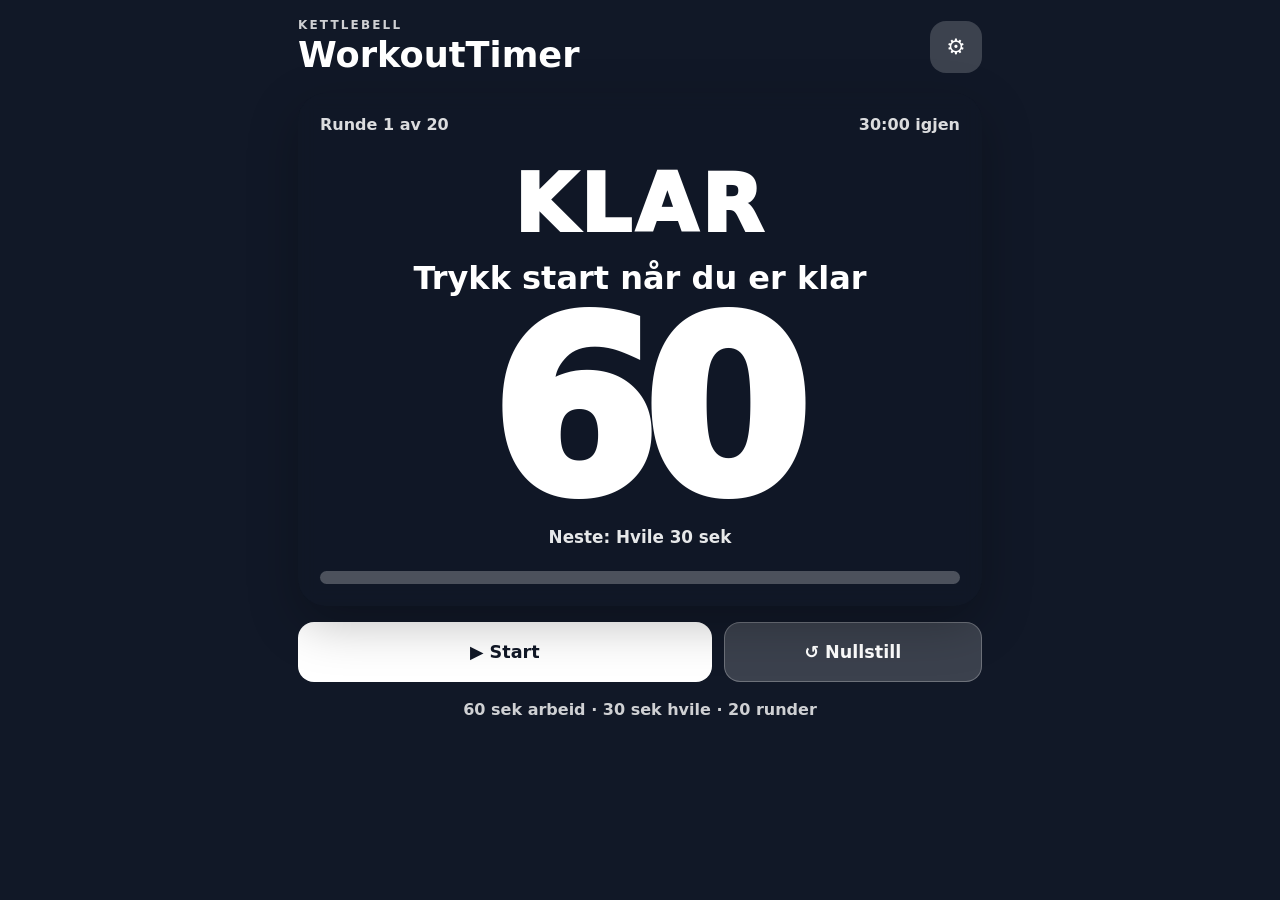
==== index.html @ 681ef56d "Add files via upload" ====
<!doctype html>
<html lang="no">
<head>
  <meta charset="utf-8">
  <meta name="viewport" content="width=device-width, initial-scale=1, viewport-fit=cover">
  <meta name="theme-color" content="#15803d">
  <meta name="description" content="Mobil treningsklokke for kettlebell og intervalltrening">
  <link rel="manifest" href="manifest.webmanifest">
  <link rel="icon" href="icon.svg" type="image/svg+xml">
  <title>WorkoutTimer</title>
  <link rel="stylesheet" href="style.css">
</head>
<body class="ready">
  <main class="app">
    <header class="topbar">
      <div>
        <p class="eyebrow">KETTLEBELL</p>
        <h1>WorkoutTimer</h1>
      </div>
      <button id="settingsBtn" class="icon-btn" aria-label="Vis innstillinger">⚙️</button>
    </header>

    <section id="timerCard" class="timer-card" aria-live="polite">
      <div class="round-row">
        <span id="roundText">Runde 1 av 20</span>
        <span id="totalTime">30:00 igjen</span>
      </div>

      <div id="phaseText" class="phase">KLAR</div>
      <div id="messageText" class="message">Trykk start når du er klar</div>
      <div id="timeText" class="time">60</div>
      <div id="nextText" class="next">Neste: Hvile 30 sek</div>

      <div class="progress-track" aria-hidden="true">
        <div id="progressBar" class="progress-bar"></div>
      </div>
    </section>

    <section class="controls">
      <button id="startPauseBtn" class="primary-btn">▶ Start</button>
      <button id="resetBtn" class="secondary-btn">↺ Nullstill</button>
    </section>

    <section id="settingsPanel" class="settings-panel hidden">
      <h2>Innstillinger</h2>

      <label class="toggle-row">
        <span>Pip</span>
        <input id="beepToggle" type="checkbox" checked>
      </label>

      <label class="toggle-row">
        <span>Norsk stemme</span>
        <input id="voiceToggle" type="checkbox" checked>
      </label>

      <label class="toggle-row">
        <span>Vibrasjon</span>
        <input id="vibrateToggle" type="checkbox" checked>
      </label>

      <div class="music-block">
        <h3>Spilleliste fra telefonen</h3>
        <p>Velg flere lydfiler. De spilles i rekkefølge under økten.</p>
        <input id="musicFiles" type="file" accept="audio/*" multiple>
        <div class="music-controls">
          <button id="musicPlayBtn" class="small-btn" disabled>▶ Musikk</button>
          <button id="musicNextBtn" class="small-btn" disabled>⏭ Neste</button>
        </div>
        <label>
          Musikkvolum
          <input id="musicVolume" type="range" min="0" max="1" step="0.05" value="0.55">
        </label>
        <p id="trackName" class="track-name">Ingen musikk valgt</p>
      </div>

      <button id="testSoundBtn" class="small-btn">Test pip og stemme</button>
    </section>

    <footer>
      60 sek arbeid · 30 sek hvile · 20 runder
    </footer>
  </main>

  <audio id="musicPlayer" preload="metadata"></audio>
  <script src="app.js"></script>
</body>
</html>
---- style.css ----
* {
  box-sizing: border-box;
}

:root {
  --bg: #111827;
  --card: #1f2937;
  --text: #ffffff;
  --muted: #d1d5db;
  --accent: #22c55e;
  --danger: #dc2626;
}

html, body {
  margin: 0;
  min-height: 100%;
  font-family: system-ui, -apple-system, BlinkMacSystemFont, "Segoe UI", sans-serif;
  background: var(--bg);
  color: var(--text);
}

body {
  min-height: 100dvh;
  transition: background 180ms ease;
}

body.work {
  background: #15803d;
}

body.work-warning {
  background: #facc15;
  color: #111827;
}

body.rest {
  background: #2563eb;
}

body.rest-warning {
  background: #f59e0b;
  color: #111827;
}

body.finished {
  background: #7c3aed;
}

button, input {
  font: inherit;
}

.app {
  width: min(100%, 720px);
  margin: 0 auto;
  padding: max(18px, env(safe-area-inset-top)) 18px max(24px, env(safe-area-inset-bottom));
}

.topbar {
  display: flex;
  align-items: center;
  justify-content: space-between;
  gap: 16px;
}

.eyebrow {
  margin: 0;
  font-size: .75rem;
  letter-spacing: .18em;
  font-weight: 800;
  opacity: .8;
}

h1 {
  margin: 2px 0 0;
  font-size: clamp(1.6rem, 5vw, 2.2rem);
}

.icon-btn,
.small-btn,
.secondary-btn,
.primary-btn {
  border: 0;
  border-radius: 16px;
  cursor: pointer;
  font-weight: 800;
}

.icon-btn {
  width: 52px;
  height: 52px;
  font-size: 1.35rem;
  background: rgba(255,255,255,.18);
  color: inherit;
}

.timer-card {
  margin-top: 18px;
  min-height: 57vh;
  border-radius: 28px;
  padding: 22px;
  background: rgba(17,24,39,.56);
  box-shadow: 0 18px 50px rgba(0,0,0,.25);
  display: flex;
  flex-direction: column;
  align-items: center;
  justify-content: center;
  text-align: center;
  backdrop-filter: blur(8px);
}

.work-warning .timer-card,
.rest-warning .timer-card {
  background: rgba(255,255,255,.52);
}

.round-row {
  align-self: stretch;
  display: flex;
  justify-content: space-between;
  gap: 12px;
  color: inherit;
  opacity: .85;
  font-weight: 700;
}

.phase {
  margin-top: auto;
  font-weight: 1000;
  font-size: clamp(2.3rem, 10vw, 5rem);
  letter-spacing: .05em;
}

.message {
  min-height: 2.5rem;
  margin-top: 8px;
  font-size: clamp(1.15rem, 5vw, 2rem);
  font-weight: 900;
}

.time {
  font-size: clamp(7rem, 34vw, 15rem);
  line-height: .95;
  font-variant-numeric: tabular-nums;
  font-weight: 1000;
  letter-spacing: -.06em;
}

.next {
  font-weight: 750;
  font-size: 1.05rem;
  opacity: .9;
}

.progress-track {
  width: 100%;
  height: 13px;
  margin-top: auto;
  border-radius: 99px;
  overflow: hidden;
  background: rgba(255,255,255,.25);
}

.progress-bar {
  width: 0%;
  height: 100%;
  border-radius: inherit;
  background: currentColor;
  transition: width 200ms linear;
}

.controls {
  display: grid;
  grid-template-columns: 1.6fr 1fr;
  gap: 12px;
  margin-top: 16px;
}

.primary-btn,
.secondary-btn {
  min-height: 60px;
  padding: 14px 18px;
  font-size: 1.1rem;
}

.primary-btn {
  background: #ffffff;
  color: #111827;
}

.secondary-btn {
  background: rgba(255,255,255,.18);
  color: inherit;
  border: 1px solid rgba(255,255,255,.25);
}

.settings-panel {
  margin-top: 16px;
  padding: 20px;
  border-radius: 22px;
  background: rgba(17,24,39,.82);
  color: #fff;
}

.hidden {
  display: none;
}

.settings-panel h2,
.settings-panel h3 {
  margin-top: 0;
}

.toggle-row {
  display: flex;
  align-items: center;
  justify-content: space-between;
  min-height: 48px;
  border-bottom: 1px solid rgba(255,255,255,.12);
}

.toggle-row input {
  width: 24px;
  height: 24px;
}

.music-block {
  margin: 18px 0;
  padding: 16px;
  border-radius: 16px;
  background: rgba(255,255,255,.08);
}

.music-block p {
  color: #d1d5db;
}

.music-controls {
  display: flex;
  gap: 10px;
  margin: 12px 0;
}

.small-btn {
  padding: 11px 14px;
  background: #e5e7eb;
  color: #111827;
}

.small-btn:disabled {
  opacity: .45;
}

.music-block input[type="range"] {
  width: 100%;
}

.track-name {
  overflow-wrap: anywhere;
}

footer {
  padding: 18px 4px 0;
  text-align: center;
  font-weight: 700;
  opacity: .8;
}

@media (max-height: 720px) {
  .timer-card {
    min-height: 50vh;
  }

  .time {
    font-size: clamp(5rem, 25vw, 10rem);
  }
}
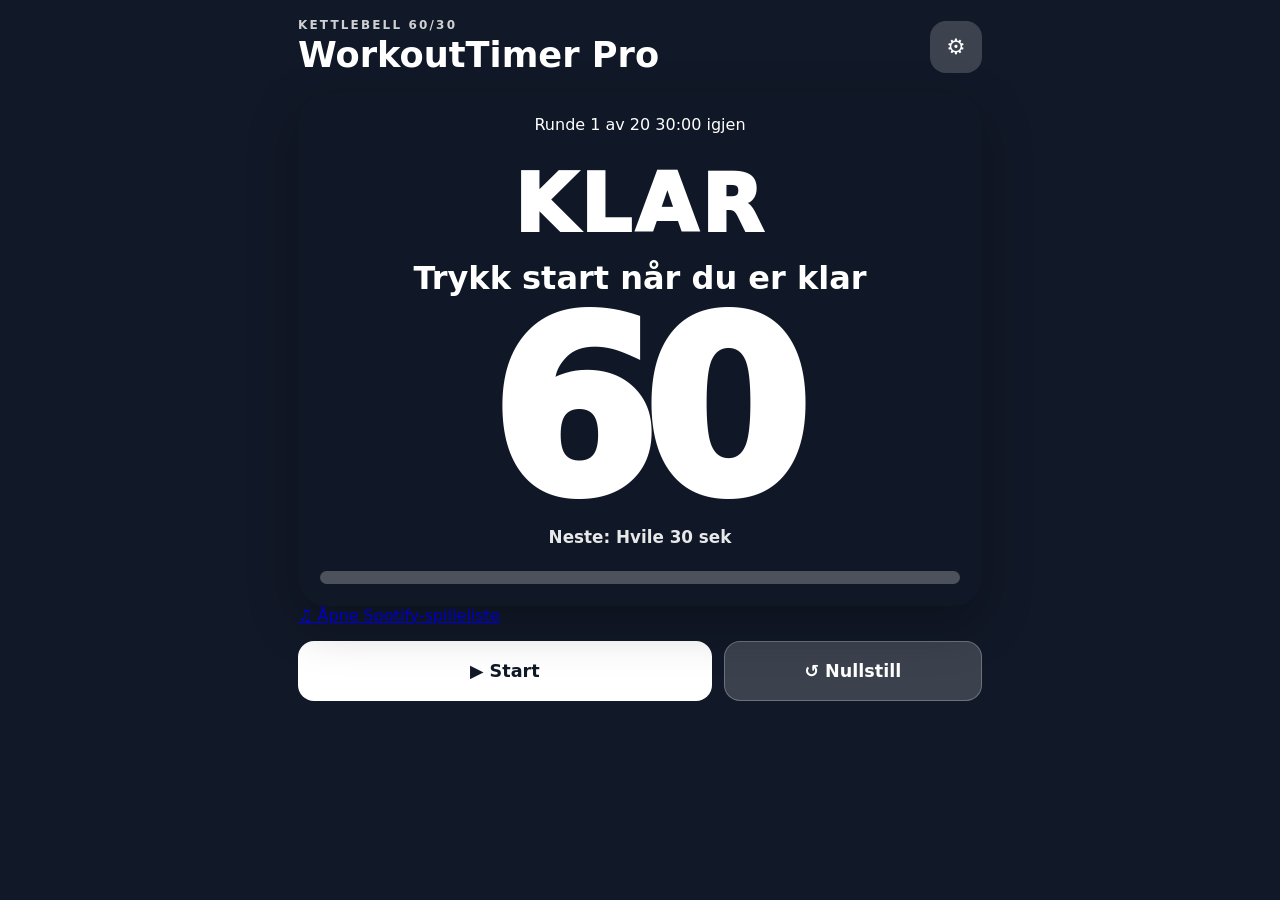
==== commit 98f5fa92: "Update index.html" ====
--- a/index.html
+++ b/index.html
@@ -2,87 +2,217 @@
 <html lang="no">
 <head>
   <meta charset="utf-8">
-  <meta name="viewport" content="width=device-width, initial-scale=1, viewport-fit=cover">
+
+  <meta
+    name="viewport"
+    content="width=device-width, initial-scale=1, viewport-fit=cover"
+  >
+
   <meta name="theme-color" content="#15803d">
-  <meta name="description" content="Mobil treningsklokke for kettlebell og intervalltrening">
+
+  <meta
+    name="description"
+    content="Mobil treningsklokke for kettlebell og intervalltrening"
+  >
+
   <link rel="manifest" href="manifest.webmanifest">
   <link rel="icon" href="icon.svg" type="image/svg+xml">
-  <title>WorkoutTimer</title>
   <link rel="stylesheet" href="style.css">
+
+  <title>WorkoutTimer Pro</title>
 </head>
+
 <body class="ready">
+
   <main class="app">
+
     <header class="topbar">
+
       <div>
-        <p class="eyebrow">KETTLEBELL</p>
-        <h1>WorkoutTimer</h1>
-      </div>
-      <button id="settingsBtn" class="icon-btn" aria-label="Vis innstillinger">⚙️</button>
+        <div class="eyebrow">
+          KETTLEBELL 60/30
+        </div>
+
+        <h1>WorkoutTimer Pro</h1>
+      </div>
+
+      <button
+        id="settingsBtn"
+        class="icon-btn"
+        aria-label="Innstillinger"
+      >
+        ⚙️
+      </button>
+
     </header>
 
-    <section id="timerCard" class="timer-card" aria-live="polite">
-      <div class="round-row">
-        <span id="roundText">Runde 1 av 20</span>
-        <span id="totalTime">30:00 igjen</span>
-      </div>
-
-      <div id="phaseText" class="phase">KLAR</div>
-      <div id="messageText" class="message">Trykk start når du er klar</div>
-      <div id="timeText" class="time">60</div>
-      <div id="nextText" class="next">Neste: Hvile 30 sek</div>
-
-      <div class="progress-track" aria-hidden="true">
-        <div id="progressBar" class="progress-bar"></div>
-      </div>
+
+    <section
+      class="timer-card"
+      aria-live="polite"
+    >
+
+      <div class="meta-row">
+
+        <span id="roundText">
+          Runde 1 av 20
+        </span>
+
+        <span id="totalText">
+          30:00 igjen
+        </span>
+
+      </div>
+
+
+      <div
+        id="phaseText"
+        class="phase"
+      >
+        KLAR
+      </div>
+
+
+      <div
+        id="messageText"
+        class="message"
+      >
+        Trykk start når du er klar
+      </div>
+
+
+      <div
+        id="timeText"
+        class="time"
+      >
+        60
+      </div>
+
+
+      <div
+        id="nextText"
+        class="next"
+      >
+        Neste: Hvile 30 sek
+      </div>
+
+
+      <div class="progress-track">
+
+        <div
+          id="progressBar"
+          class="progress-bar"
+        ></div>
+
+      </div>
+
     </section>
 
+
+    <a
+      id="spotifyBtn"
+      class="spotify-btn"
+      href="LIM_INN_SPOTIFY_LENKEN_HER"
+      target="_blank"
+      rel="noopener noreferrer"
+    >
+      <span class="spotify-icon">♫</span>
+
+      <span>
+        Åpne Spotify-spilleliste
+      </span>
+    </a>
+
+
     <section class="controls">
-      <button id="startPauseBtn" class="primary-btn">▶ Start</button>
-      <button id="resetBtn" class="secondary-btn">↺ Nullstill</button>
+
+      <button
+        id="startPauseBtn"
+        class="primary-btn"
+      >
+        ▶ Start
+      </button>
+
+      <button
+        id="resetBtn"
+        class="secondary-btn"
+      >
+        ↺ Nullstill
+      </button>
+
     </section>
 
-    <section id="settingsPanel" class="settings-panel hidden">
+
+    <section
+      id="settingsPanel"
+      class="settings hidden"
+    >
+
       <h2>Innstillinger</h2>
 
-      <label class="toggle-row">
+
+      <label class="toggle">
+
         <span>Pip</span>
-        <input id="beepToggle" type="checkbox" checked>
+
+        <input
+          id="beepToggle"
+          type="checkbox"
+          checked
+        >
+
       </label>
 
-      <label class="toggle-row">
+
+      <label class="toggle">
+
         <span>Norsk stemme</span>
-        <input id="voiceToggle" type="checkbox" checked>
+
+        <input
+          id="voiceToggle"
+          type="checkbox"
+          checked
+        >
+
       </label>
 
-      <label class="toggle-row">
+
+      <label class="toggle">
+
         <span>Vibrasjon</span>
-        <input id="vibrateToggle" type="checkbox" checked>
+
+        <input
+          id="vibrateToggle"
+          type="checkbox"
+          checked
+        >
+
       </label>
 
-      <div class="music-block">
-        <h3>Spilleliste fra telefonen</h3>
-        <p>Velg flere lydfiler. De spilles i rekkefølge under økten.</p>
-        <input id="musicFiles" type="file" accept="audio/*" multiple>
-        <div class="music-controls">
-          <button id="musicPlayBtn" class="small-btn" disabled>▶ Musikk</button>
-          <button id="musicNextBtn" class="small-btn" disabled>⏭ Neste</button>
-        </div>
-        <label>
-          Musikkvolum
-          <input id="musicVolume" type="range" min="0" max="1" step="0.05" value="0.55">
-        </label>
-        <p id="trackName" class="track-name">Ingen musikk valgt</p>
-      </div>
-
-      <button id="testSoundBtn" class="small-btn">Test pip og stemme</button>
-    </section>
-
-    <footer>
-      60 sek arbeid · 30 sek hvile · 20 runder
-    </footer>
-  </main>
-
-  <audio id="musicPlayer" preload="metadata"></audio>
-  <script src="app.js"></script>
-</body>
-</html>
+
+      <div class="music">
+
+        <h3>Musikkfiler fra telefonen</h3>
+
+        <p>
+          Dette er valgfritt. Du kan enten bruke Spotify-knappen
+          eller velge lokale lydfiler fra telefonen.
+        </p>
+
+        <input
+          id="musicFiles"
+          type="file"
+          accept="audio/*"
+          multiple
+        >
+
+
+        <div class="music-buttons">
+
+          <button
+            id="musicPlayBtn"
+            class="small-btn"
+            disabled
+          >
+            ▶ Musikk
+          </
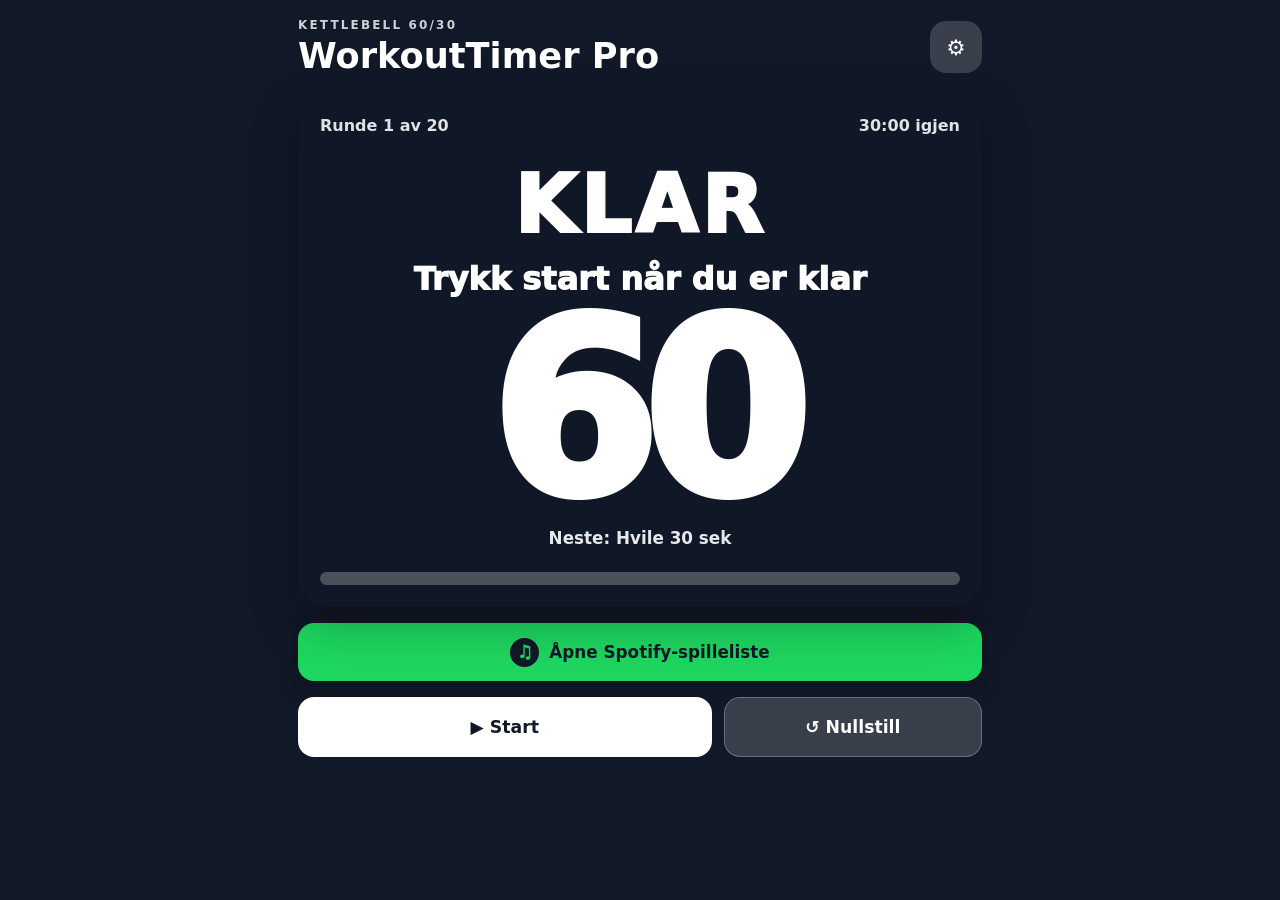
==== commit 47af9def: "Update index.html" ====
--- a/index.html
+++ b/index.html
@@ -112,7 +112,7 @@
     <a
       id="spotifyBtn"
       class="spotify-btn"
-      href="LIM_INN_SPOTIFY_LENKEN_HER"
+      href="https://open.spotify.com/playlist/07ZJHWuOvmBKS8g4QDJZ6s?si=3Bs6GGTVSIScv_9NXaRGgA&utm_source=copy-link&pi=n-RYwALhRfu2s"
       target="_blank"
       rel="noopener noreferrer"
     >
--- a/style.css
+++ b/style.css
@@ -2,276 +2,559 @@
   box-sizing: border-box;
 }
 
+
 :root {
-  --bg: #111827;
-  --card: #1f2937;
-  --text: #ffffff;
-  --muted: #d1d5db;
-  --accent: #22c55e;
-  --danger: #dc2626;
-}
-
-html, body {
+  font-family:
+    system-ui,
+    -apple-system,
+    BlinkMacSystemFont,
+    "Segoe UI",
+    sans-serif;
+}
+
+
+html,
+body {
   margin: 0;
   min-height: 100%;
-  font-family: system-ui, -apple-system, BlinkMacSystemFont, "Segoe UI", sans-serif;
-  background: var(--bg);
-  color: var(--text);
-}
+  background: #111827;
+  color: #ffffff;
+}
+
 
 body {
   min-height: 100dvh;
-  transition: background 180ms ease;
-}
+  transition:
+    background 0.2s ease,
+    color 0.2s ease;
+}
+
 
 body.work {
   background: #15803d;
 }
+
 
 body.work-warning {
   background: #facc15;
   color: #111827;
 }
 
+
 body.rest {
   background: #2563eb;
 }
+
 
 body.rest-warning {
   background: #f59e0b;
   color: #111827;
 }
 
+
 body.finished {
   background: #7c3aed;
 }
 
-button, input {
+
+button,
+input {
   font: inherit;
 }
+
 
 .app {
   width: min(100%, 720px);
   margin: 0 auto;
-  padding: max(18px, env(safe-area-inset-top)) 18px max(24px, env(safe-area-inset-bottom));
-}
+
+  padding:
+    max(18px, env(safe-area-inset-top))
+    18px
+    max(24px, env(safe-area-inset-bottom));
+}
+
+
+/* Toppområde */
 
 .topbar {
   display: flex;
+  justify-content: space-between;
   align-items: center;
-  justify-content: space-between;
   gap: 16px;
 }
 
+
 .eyebrow {
-  margin: 0;
-  font-size: .75rem;
-  letter-spacing: .18em;
-  font-weight: 800;
-  opacity: .8;
-}
+  font-size: 0.75rem;
+  letter-spacing: 0.18em;
+  font-weight: 900;
+  opacity: 0.8;
+}
+
 
 h1 {
-  margin: 2px 0 0;
-  font-size: clamp(1.6rem, 5vw, 2.2rem);
-}
+  margin: 3px 0 0;
+
+  font-size:
+    clamp(
+      1.55rem,
+      5vw,
+      2.2rem
+    );
+}
+
+
+/* Generelle knapper */
 
 .icon-btn,
-.small-btn,
+.primary-btn,
 .secondary-btn,
-.primary-btn {
+.small-btn {
   border: 0;
   border-radius: 16px;
+  font-weight: 900;
   cursor: pointer;
-  font-weight: 800;
-}
+}
+
 
 .icon-btn {
   width: 52px;
   height: 52px;
+
+  background: rgba(255, 255, 255, 0.17);
+  color: inherit;
+
   font-size: 1.35rem;
-  background: rgba(255,255,255,.18);
-  color: inherit;
-}
+}
+
+
+/* Timerkort */
 
 .timer-card {
   margin-top: 18px;
   min-height: 57vh;
+
+  padding: 22px;
+
   border-radius: 28px;
-  padding: 22px;
-  background: rgba(17,24,39,.56);
-  box-shadow: 0 18px 50px rgba(0,0,0,.25);
+
+  background: rgba(17, 24, 39, 0.56);
+
+  box-shadow:
+    0 18px 50px
+    rgba(0, 0, 0, 0.27);
+
   display: flex;
   flex-direction: column;
   align-items: center;
   justify-content: center;
+
   text-align: center;
+
   backdrop-filter: blur(8px);
 }
+
 
 .work-warning .timer-card,
 .rest-warning .timer-card {
-  background: rgba(255,255,255,.52);
-}
-
-.round-row {
+  background:
+    rgba(
+      255,
+      255,
+      255,
+      0.52
+    );
+}
+
+
+.meta-row {
   align-self: stretch;
+
   display: flex;
   justify-content: space-between;
+
   gap: 12px;
-  color: inherit;
-  opacity: .85;
-  font-weight: 700;
-}
+
+  font-weight: 800;
+  opacity: 0.88;
+}
+
 
 .phase {
   margin-top: auto;
+
+  font-size:
+    clamp(
+      2.3rem,
+      10vw,
+      5rem
+    );
+
   font-weight: 1000;
-  font-size: clamp(2.3rem, 10vw, 5rem);
-  letter-spacing: .05em;
-}
+  letter-spacing: 0.05em;
+}
+
 
 .message {
   min-height: 2.5rem;
   margin-top: 8px;
-  font-size: clamp(1.15rem, 5vw, 2rem);
-  font-weight: 900;
-}
+
+  font-size:
+    clamp(
+      1.15rem,
+      5vw,
+      2rem
+    );
+
+  font-weight: 950;
+}
+
 
 .time {
-  font-size: clamp(7rem, 34vw, 15rem);
-  line-height: .95;
-  font-variant-numeric: tabular-nums;
+  font-size:
+    clamp(
+      7rem,
+      34vw,
+      15rem
+    );
+
+  line-height: 0.95;
+
+  font-variant-numeric:
+    tabular-nums;
+
   font-weight: 1000;
-  letter-spacing: -.06em;
-}
+
+  letter-spacing: -0.06em;
+}
+
 
 .next {
-  font-weight: 750;
   font-size: 1.05rem;
-  opacity: .9;
-}
+  font-weight: 800;
+  opacity: 0.9;
+}
+
+
+/* Fremdriftslinje */
 
 .progress-track {
   width: 100%;
   height: 13px;
+
   margin-top: auto;
+
   border-radius: 99px;
   overflow: hidden;
-  background: rgba(255,255,255,.25);
-}
+
+  background:
+    rgba(
+      255,
+      255,
+      255,
+      0.25
+    );
+}
+
 
 .progress-bar {
-  width: 0%;
+  width: 0;
   height: 100%;
+
   border-radius: inherit;
+
   background: currentColor;
-  transition: width 200ms linear;
-}
+
+  transition:
+    width 0.2s linear;
+}
+
+
+/* Spotify-knapp */
+
+.spotify-btn {
+  display: flex;
+  align-items: center;
+  justify-content: center;
+
+  gap: 10px;
+
+  min-height: 58px;
+
+  margin-top: 16px;
+
+  padding: 14px 18px;
+
+  border-radius: 16px;
+
+  background: #1ed760;
+  color: #111827;
+
+  font-size: 1.05rem;
+  font-weight: 900;
+
+  text-decoration: none;
+
+  box-shadow:
+    0 8px 24px
+    rgba(0, 0, 0, 0.22);
+
+  transition:
+    transform 0.1s ease,
+    filter 0.1s ease;
+}
+
+
+.spotify-btn:hover {
+  filter: brightness(1.05);
+}
+
+
+.spotify-btn:active {
+  transform: scale(0.98);
+}
+
+
+.spotify-icon {
+  display: flex;
+  align-items: center;
+  justify-content: center;
+
+  width: 29px;
+  height: 29px;
+
+  border-radius: 50%;
+
+  background: #111827;
+  color: #1ed760;
+
+  font-size: 1.1rem;
+  font-weight: 1000;
+}
+
+
+/* Timerknapper */
 
 .controls {
   display: grid;
-  grid-template-columns: 1.6fr 1fr;
+
+  grid-template-columns:
+    1.6fr 1fr;
+
   gap: 12px;
+
   margin-top: 16px;
 }
+
 
 .primary-btn,
 .secondary-btn {
   min-height: 60px;
+
   padding: 14px 18px;
-  font-size: 1.1rem;
-}
+
+  font-size: 1.08rem;
+}
+
 
 .primary-btn {
   background: #ffffff;
   color: #111827;
 }
 
+
 .secondary-btn {
-  background: rgba(255,255,255,.18);
+  background:
+    rgba(
+      255,
+      255,
+      255,
+      0.17
+    );
+
   color: inherit;
-  border: 1px solid rgba(255,255,255,.25);
-}
-
-.settings-panel {
+
+  border:
+    1px solid
+    rgba(
+      255,
+      255,
+      255,
+      0.25
+    );
+}
+
+
+.primary-btn:active,
+.secondary-btn:active,
+.small-btn:active,
+.icon-btn:active {
+  transform: scale(0.98);
+}
+
+
+/* Innstillinger */
+
+.settings {
   margin-top: 16px;
+
   padding: 20px;
+
   border-radius: 22px;
-  background: rgba(17,24,39,.82);
-  color: #fff;
-}
+
+  background:
+    rgba(
+      17,
+      24,
+      39,
+      0.9
+    );
+
+  color: #ffffff;
+}
+
 
 .hidden {
   display: none;
 }
 
-.settings-panel h2,
-.settings-panel h3 {
+
+.settings h2,
+.settings h3 {
   margin-top: 0;
 }
 
-.toggle-row {
+
+.toggle {
   display: flex;
   align-items: center;
   justify-content: space-between;
+
   min-height: 48px;
-  border-bottom: 1px solid rgba(255,255,255,.12);
-}
-
-.toggle-row input {
+
+  border-bottom:
+    1px solid
+    rgba(
+      255,
+      255,
+      255,
+      0.12
+    );
+}
+
+
+.toggle input {
   width: 24px;
   height: 24px;
 }
 
-.music-block {
+
+/* Lokale musikkfiler */
+
+.music {
   margin: 18px 0;
+
   padding: 16px;
+
   border-radius: 16px;
-  background: rgba(255,255,255,.08);
-}
-
-.music-block p {
+
+  background:
+    rgba(
+      255,
+      255,
+      255,
+      0.07
+    );
+}
+
+
+.music p {
   color: #d1d5db;
 }
 
-.music-controls {
+
+.music-buttons {
   display: flex;
   gap: 10px;
+
   margin: 12px 0;
 }
+
 
 .small-btn {
   padding: 11px 14px;
+
   background: #e5e7eb;
   color: #111827;
 }
 
+
 .small-btn:disabled {
-  opacity: .45;
-}
-
-.music-block input[type="range"] {
+  opacity: 0.45;
+  cursor: default;
+}
+
+
+.volume {
+  display: block;
+}
+
+
+.volume input {
   width: 100%;
 }
+
 
 .track-name {
   overflow-wrap: anywhere;
 }
 
+
+/* Bunntekst */
+
 footer {
-  padding: 18px 4px 0;
+  padding-top: 18px;
+
   text-align: center;
-  font-weight: 700;
-  opacity: .8;
-}
+
+  font-weight: 800;
+  opacity: 0.8;
+}
+
+
+/* Små skjermer */
+
+@media (max-width: 420px) {
+
+  .controls {
+    grid-template-columns:
+      1.4fr 1fr;
+  }
+
+
+  .spotify-btn {
+    font-size: 0.98rem;
+  }
+
+}
+
+
+/* Telefoner med liten skjermhøyde */
 
 @media (max-height: 720px) {
+
   .timer-card {
     min-height: 50vh;
   }
 
+
   .time {
-    font-size: clamp(5rem, 25vw, 10rem);
+    font-size:
+      clamp(
+        5rem,
+        25vw,
+        10rem
+      );
   }
-}
+
+}
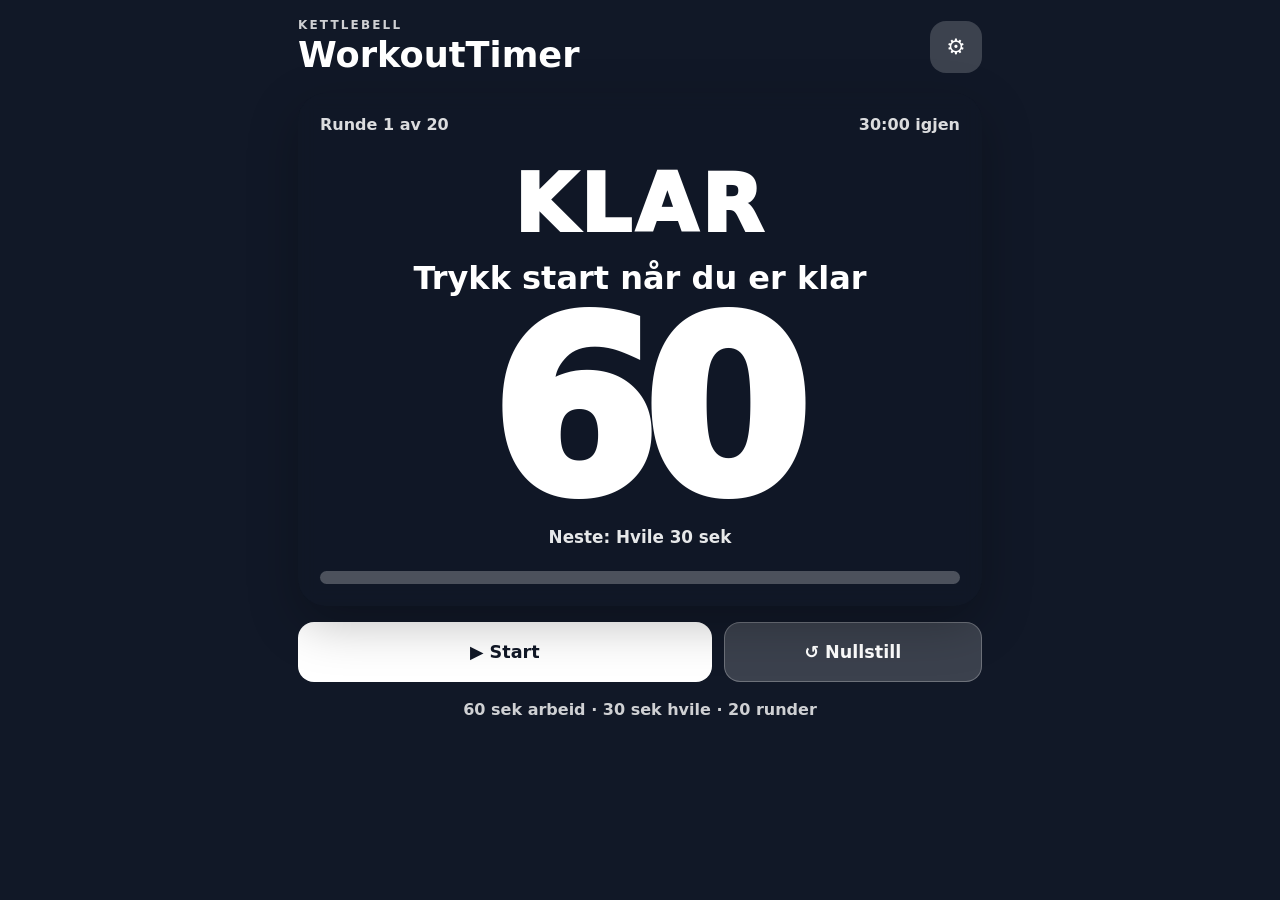
==== commit 318e82ad: "Update index.html" ====
--- a/index.html
+++ b/index.html
@@ -2,217 +2,87 @@
 <html lang="no">
 <head>
   <meta charset="utf-8">
-
-  <meta
-    name="viewport"
-    content="width=device-width, initial-scale=1, viewport-fit=cover"
-  >
-
+  <meta name="viewport" content="width=device-width, initial-scale=1, viewport-fit=cover">
   <meta name="theme-color" content="#15803d">
-
-  <meta
-    name="description"
-    content="Mobil treningsklokke for kettlebell og intervalltrening"
-  >
-
+  <meta name="description" content="Mobil treningsklokke for kettlebell og intervalltrening">
   <link rel="manifest" href="manifest.webmanifest">
   <link rel="icon" href="icon.svg" type="image/svg+xml">
+  <title>WorkoutTimer</title>
   <link rel="stylesheet" href="style.css">
+</head>
+<body class="ready">
+  <main class="app">
+    <header class="topbar">
+      <div>
+        <p class="eyebrow">KETTLEBELL</p>
+        <h1>WorkoutTimer</h1>
+      </div>
+      <button id="settingsBtn" class="icon-btn" aria-label="Vis innstillinger">⚙️</button>
+    </header>
 
-  <title>WorkoutTimer Pro</title>
-</head>
-
-<body class="ready">
-
-  <main class="app">
-
-    <header class="topbar">
-
-      <div>
-        <div class="eyebrow">
-          KETTLEBELL 60/30
-        </div>
-
-        <h1>WorkoutTimer Pro</h1>
+    <section id="timerCard" class="timer-card" aria-live="polite">
+      <div class="round-row">
+        <span id="roundText">Runde 1 av 20</span>
+        <span id="totalTime">30:00 igjen</span>
       </div>
 
-      <button
-        id="settingsBtn"
-        class="icon-btn"
-        aria-label="Innstillinger"
-      >
-        ⚙️
-      </button>
+      <div id="phaseText" class="phase">KLAR</div>
+      <div id="messageText" class="message">Trykk start når du er klar</div>
+      <div id="timeText" class="time">60</div>
+      <div id="nextText" class="next">Neste: Hvile 30 sek</div>
 
-    </header>
+      <div class="progress-track" aria-hidden="true">
+        <div id="progressBar" class="progress-bar"></div>
+      </div>
+    </section>
 
+    <section class="controls">
+      <button id="startPauseBtn" class="primary-btn">▶ Start</button>
+      <button id="resetBtn" class="secondary-btn">↺ Nullstill</button>
+    </section>
 
-    <section
-      class="timer-card"
-      aria-live="polite"
-    >
+    <section id="settingsPanel" class="settings-panel hidden">
+      <h2>Innstillinger</h2>
 
-      <div class="meta-row">
+      <label class="toggle-row">
+        <span>Pip</span>
+        <input id="beepToggle" type="checkbox" checked>
+      </label>
 
-        <span id="roundText">
-          Runde 1 av 20
-        </span>
+      <label class="toggle-row">
+        <span>Norsk stemme</span>
+        <input id="voiceToggle" type="checkbox" checked>
+      </label>
 
-        <span id="totalText">
-          30:00 igjen
-        </span>
+      <label class="toggle-row">
+        <span>Vibrasjon</span>
+        <input id="vibrateToggle" type="checkbox" checked>
+      </label>
 
+      <div class="music-block">
+        <h3>Spilleliste fra telefonen</h3>
+        <p>Velg flere lydfiler. De spilles i rekkefølge under økten.</p>
+        <input id="musicFiles" type="file" accept="audio/*" multiple>
+        <div class="music-controls">
+          <button id="musicPlayBtn" class="small-btn" disabled>▶ Musikk</button>
+          <button id="musicNextBtn" class="small-btn" disabled>⏭ Neste</button>
+        </div>
+        <label>
+          Musikkvolum
+          <input id="musicVolume" type="range" min="0" max="1" step="0.05" value="0.55">
+        </label>
+        <p id="trackName" class="track-name">Ingen musikk valgt</p>
       </div>
 
-
-      <div
-        id="phaseText"
-        class="phase"
-      >
-        KLAR
-      </div>
-
-
-      <div
-        id="messageText"
-        class="message"
-      >
-        Trykk start når du er klar
-      </div>
-
-
-      <div
-        id="timeText"
-        class="time"
-      >
-        60
-      </div>
-
-
-      <div
-        id="nextText"
-        class="next"
-      >
-        Neste: Hvile 30 sek
-      </div>
-
-
-      <div class="progress-track">
-
-        <div
-          id="progressBar"
-          class="progress-bar"
-        ></div>
-
-      </div>
-
+      <button id="testSoundBtn" class="small-btn">Test pip og stemme</button>
     </section>
 
+    <footer>
+      60 sek arbeid · 30 sek hvile · 20 runder
+    </footer>
+  </main>
 
-    <a
-      id="spotifyBtn"
-      class="spotify-btn"
-      href="https://open.spotify.com/playlist/07ZJHWuOvmBKS8g4QDJZ6s?si=3Bs6GGTVSIScv_9NXaRGgA&utm_source=copy-link&pi=n-RYwALhRfu2s"
-      target="_blank"
-      rel="noopener noreferrer"
-    >
-      <span class="spotify-icon">♫</span>
-
-      <span>
-        Åpne Spotify-spilleliste
-      </span>
-    </a>
-
-
-    <section class="controls">
-
-      <button
-        id="startPauseBtn"
-        class="primary-btn"
-      >
-        ▶ Start
-      </button>
-
-      <button
-        id="resetBtn"
-        class="secondary-btn"
-      >
-        ↺ Nullstill
-      </button>
-
-    </section>
-
-
-    <section
-      id="settingsPanel"
-      class="settings hidden"
-    >
-
-      <h2>Innstillinger</h2>
-
-
-      <label class="toggle">
-
-        <span>Pip</span>
-
-        <input
-          id="beepToggle"
-          type="checkbox"
-          checked
-        >
-
-      </label>
-
-
-      <label class="toggle">
-
-        <span>Norsk stemme</span>
-
-        <input
-          id="voiceToggle"
-          type="checkbox"
-          checked
-        >
-
-      </label>
-
-
-      <label class="toggle">
-
-        <span>Vibrasjon</span>
-
-        <input
-          id="vibrateToggle"
-          type="checkbox"
-          checked
-        >
-
-      </label>
-
-
-      <div class="music">
-
-        <h3>Musikkfiler fra telefonen</h3>
-
-        <p>
-          Dette er valgfritt. Du kan enten bruke Spotify-knappen
-          eller velge lokale lydfiler fra telefonen.
-        </p>
-
-        <input
-          id="musicFiles"
-          type="file"
-          accept="audio/*"
-          multiple
-        >
-
-
-        <div class="music-buttons">
-
-          <button
-            id="musicPlayBtn"
-            class="small-btn"
-            disabled
-          >
-            ▶ Musikk
-          </+  <audio id="musicPlayer" preload="metadata"></audio>
+  <script src="app.js"></script>
+</body>
+</html>
--- a/style.css
+++ b/style.css
@@ -2,559 +2,276 @@
   box-sizing: border-box;
 }
 
-
 :root {
-  font-family:
-    system-ui,
-    -apple-system,
-    BlinkMacSystemFont,
-    "Segoe UI",
-    sans-serif;
-}
-
-
-html,
-body {
+  --bg: #111827;
+  --card: #1f2937;
+  --text: #ffffff;
+  --muted: #d1d5db;
+  --accent: #22c55e;
+  --danger: #dc2626;
+}
+
+html, body {
   margin: 0;
   min-height: 100%;
-  background: #111827;
-  color: #ffffff;
-}
-
+  font-family: system-ui, -apple-system, BlinkMacSystemFont, "Segoe UI", sans-serif;
+  background: var(--bg);
+  color: var(--text);
+}
 
 body {
   min-height: 100dvh;
-  transition:
-    background 0.2s ease,
-    color 0.2s ease;
-}
-
+  transition: background 180ms ease;
+}
 
 body.work {
   background: #15803d;
 }
 
-
 body.work-warning {
   background: #facc15;
   color: #111827;
 }
 
-
 body.rest {
   background: #2563eb;
 }
 
-
 body.rest-warning {
   background: #f59e0b;
   color: #111827;
 }
 
-
 body.finished {
   background: #7c3aed;
 }
 
-
-button,
-input {
+button, input {
   font: inherit;
 }
-
 
 .app {
   width: min(100%, 720px);
   margin: 0 auto;
-
-  padding:
-    max(18px, env(safe-area-inset-top))
-    18px
-    max(24px, env(safe-area-inset-bottom));
-}
-
-
-/* Toppområde */
+  padding: max(18px, env(safe-area-inset-top)) 18px max(24px, env(safe-area-inset-bottom));
+}
 
 .topbar {
   display: flex;
+  align-items: center;
   justify-content: space-between;
-  align-items: center;
   gap: 16px;
 }
 
-
 .eyebrow {
-  font-size: 0.75rem;
-  letter-spacing: 0.18em;
-  font-weight: 900;
-  opacity: 0.8;
-}
-
+  margin: 0;
+  font-size: .75rem;
+  letter-spacing: .18em;
+  font-weight: 800;
+  opacity: .8;
+}
 
 h1 {
-  margin: 3px 0 0;
-
-  font-size:
-    clamp(
-      1.55rem,
-      5vw,
-      2.2rem
-    );
-}
-
-
-/* Generelle knapper */
+  margin: 2px 0 0;
+  font-size: clamp(1.6rem, 5vw, 2.2rem);
+}
 
 .icon-btn,
-.primary-btn,
+.small-btn,
 .secondary-btn,
-.small-btn {
+.primary-btn {
   border: 0;
   border-radius: 16px;
-  font-weight: 900;
   cursor: pointer;
-}
-
+  font-weight: 800;
+}
 
 .icon-btn {
   width: 52px;
   height: 52px;
-
-  background: rgba(255, 255, 255, 0.17);
+  font-size: 1.35rem;
+  background: rgba(255,255,255,.18);
   color: inherit;
-
-  font-size: 1.35rem;
-}
-
-
-/* Timerkort */
+}
 
 .timer-card {
   margin-top: 18px;
   min-height: 57vh;
-
+  border-radius: 28px;
   padding: 22px;
-
-  border-radius: 28px;
-
-  background: rgba(17, 24, 39, 0.56);
-
-  box-shadow:
-    0 18px 50px
-    rgba(0, 0, 0, 0.27);
-
+  background: rgba(17,24,39,.56);
+  box-shadow: 0 18px 50px rgba(0,0,0,.25);
   display: flex;
   flex-direction: column;
   align-items: center;
   justify-content: center;
-
   text-align: center;
-
   backdrop-filter: blur(8px);
 }
-
 
 .work-warning .timer-card,
 .rest-warning .timer-card {
-  background:
-    rgba(
-      255,
-      255,
-      255,
-      0.52
-    );
-}
-
-
-.meta-row {
+  background: rgba(255,255,255,.52);
+}
+
+.round-row {
   align-self: stretch;
-
   display: flex;
   justify-content: space-between;
-
   gap: 12px;
-
-  font-weight: 800;
-  opacity: 0.88;
-}
-
+  color: inherit;
+  opacity: .85;
+  font-weight: 700;
+}
 
 .phase {
   margin-top: auto;
-
-  font-size:
-    clamp(
-      2.3rem,
-      10vw,
-      5rem
-    );
-
   font-weight: 1000;
-  letter-spacing: 0.05em;
-}
-
+  font-size: clamp(2.3rem, 10vw, 5rem);
+  letter-spacing: .05em;
+}
 
 .message {
   min-height: 2.5rem;
   margin-top: 8px;
-
-  font-size:
-    clamp(
-      1.15rem,
-      5vw,
-      2rem
-    );
-
-  font-weight: 950;
-}
-
+  font-size: clamp(1.15rem, 5vw, 2rem);
+  font-weight: 900;
+}
 
 .time {
-  font-size:
-    clamp(
-      7rem,
-      34vw,
-      15rem
-    );
-
-  line-height: 0.95;
-
-  font-variant-numeric:
-    tabular-nums;
-
+  font-size: clamp(7rem, 34vw, 15rem);
+  line-height: .95;
+  font-variant-numeric: tabular-nums;
   font-weight: 1000;
-
-  letter-spacing: -0.06em;
-}
-
+  letter-spacing: -.06em;
+}
 
 .next {
+  font-weight: 750;
   font-size: 1.05rem;
-  font-weight: 800;
-  opacity: 0.9;
-}
-
-
-/* Fremdriftslinje */
+  opacity: .9;
+}
 
 .progress-track {
   width: 100%;
   height: 13px;
-
   margin-top: auto;
-
   border-radius: 99px;
   overflow: hidden;
-
-  background:
-    rgba(
-      255,
-      255,
-      255,
-      0.25
-    );
-}
-
+  background: rgba(255,255,255,.25);
+}
 
 .progress-bar {
-  width: 0;
+  width: 0%;
   height: 100%;
-
   border-radius: inherit;
-
   background: currentColor;
-
-  transition:
-    width 0.2s linear;
-}
-
-
-/* Spotify-knapp */
-
-.spotify-btn {
-  display: flex;
-  align-items: center;
-  justify-content: center;
-
-  gap: 10px;
-
-  min-height: 58px;
-
-  margin-top: 16px;
-
-  padding: 14px 18px;
-
-  border-radius: 16px;
-
-  background: #1ed760;
-  color: #111827;
-
-  font-size: 1.05rem;
-  font-weight: 900;
-
-  text-decoration: none;
-
-  box-shadow:
-    0 8px 24px
-    rgba(0, 0, 0, 0.22);
-
-  transition:
-    transform 0.1s ease,
-    filter 0.1s ease;
-}
-
-
-.spotify-btn:hover {
-  filter: brightness(1.05);
-}
-
-
-.spotify-btn:active {
-  transform: scale(0.98);
-}
-
-
-.spotify-icon {
-  display: flex;
-  align-items: center;
-  justify-content: center;
-
-  width: 29px;
-  height: 29px;
-
-  border-radius: 50%;
-
-  background: #111827;
-  color: #1ed760;
-
-  font-size: 1.1rem;
-  font-weight: 1000;
-}
-
-
-/* Timerknapper */
+  transition: width 200ms linear;
+}
 
 .controls {
   display: grid;
-
-  grid-template-columns:
-    1.6fr 1fr;
-
+  grid-template-columns: 1.6fr 1fr;
   gap: 12px;
-
   margin-top: 16px;
 }
-
 
 .primary-btn,
 .secondary-btn {
   min-height: 60px;
-
   padding: 14px 18px;
-
-  font-size: 1.08rem;
-}
-
+  font-size: 1.1rem;
+}
 
 .primary-btn {
   background: #ffffff;
   color: #111827;
 }
 
-
 .secondary-btn {
-  background:
-    rgba(
-      255,
-      255,
-      255,
-      0.17
-    );
-
+  background: rgba(255,255,255,.18);
   color: inherit;
-
-  border:
-    1px solid
-    rgba(
-      255,
-      255,
-      255,
-      0.25
-    );
-}
-
-
-.primary-btn:active,
-.secondary-btn:active,
-.small-btn:active,
-.icon-btn:active {
-  transform: scale(0.98);
-}
-
-
-/* Innstillinger */
-
-.settings {
+  border: 1px solid rgba(255,255,255,.25);
+}
+
+.settings-panel {
   margin-top: 16px;
-
   padding: 20px;
-
   border-radius: 22px;
-
-  background:
-    rgba(
-      17,
-      24,
-      39,
-      0.9
-    );
-
-  color: #ffffff;
-}
-
+  background: rgba(17,24,39,.82);
+  color: #fff;
+}
 
 .hidden {
   display: none;
 }
 
-
-.settings h2,
-.settings h3 {
+.settings-panel h2,
+.settings-panel h3 {
   margin-top: 0;
 }
 
-
-.toggle {
+.toggle-row {
   display: flex;
   align-items: center;
   justify-content: space-between;
-
   min-height: 48px;
-
-  border-bottom:
-    1px solid
-    rgba(
-      255,
-      255,
-      255,
-      0.12
-    );
-}
-
-
-.toggle input {
+  border-bottom: 1px solid rgba(255,255,255,.12);
+}
+
+.toggle-row input {
   width: 24px;
   height: 24px;
 }
 
-
-/* Lokale musikkfiler */
-
-.music {
+.music-block {
   margin: 18px 0;
-
   padding: 16px;
-
   border-radius: 16px;
-
-  background:
-    rgba(
-      255,
-      255,
-      255,
-      0.07
-    );
-}
-
-
-.music p {
+  background: rgba(255,255,255,.08);
+}
+
+.music-block p {
   color: #d1d5db;
 }
 
-
-.music-buttons {
+.music-controls {
   display: flex;
   gap: 10px;
-
   margin: 12px 0;
 }
-
 
 .small-btn {
   padding: 11px 14px;
-
   background: #e5e7eb;
   color: #111827;
 }
 
-
 .small-btn:disabled {
-  opacity: 0.45;
-  cursor: default;
-}
-
-
-.volume {
-  display: block;
-}
-
-
-.volume input {
+  opacity: .45;
+}
+
+.music-block input[type="range"] {
   width: 100%;
 }
-
 
 .track-name {
   overflow-wrap: anywhere;
 }
 
-
-/* Bunntekst */
-
 footer {
-  padding-top: 18px;
-
+  padding: 18px 4px 0;
   text-align: center;
-
-  font-weight: 800;
-  opacity: 0.8;
-}
-
-
-/* Små skjermer */
-
-@media (max-width: 420px) {
-
-  .controls {
-    grid-template-columns:
-      1.4fr 1fr;
-  }
-
-
-  .spotify-btn {
-    font-size: 0.98rem;
-  }
-
-}
-
-
-/* Telefoner med liten skjermhøyde */
+  font-weight: 700;
+  opacity: .8;
+}
 
 @media (max-height: 720px) {
-
   .timer-card {
     min-height: 50vh;
   }
 
-
   .time {
-    font-size:
-      clamp(
-        5rem,
-        25vw,
-        10rem
-      );
+    font-size: clamp(5rem, 25vw, 10rem);
   }
-
-}+}
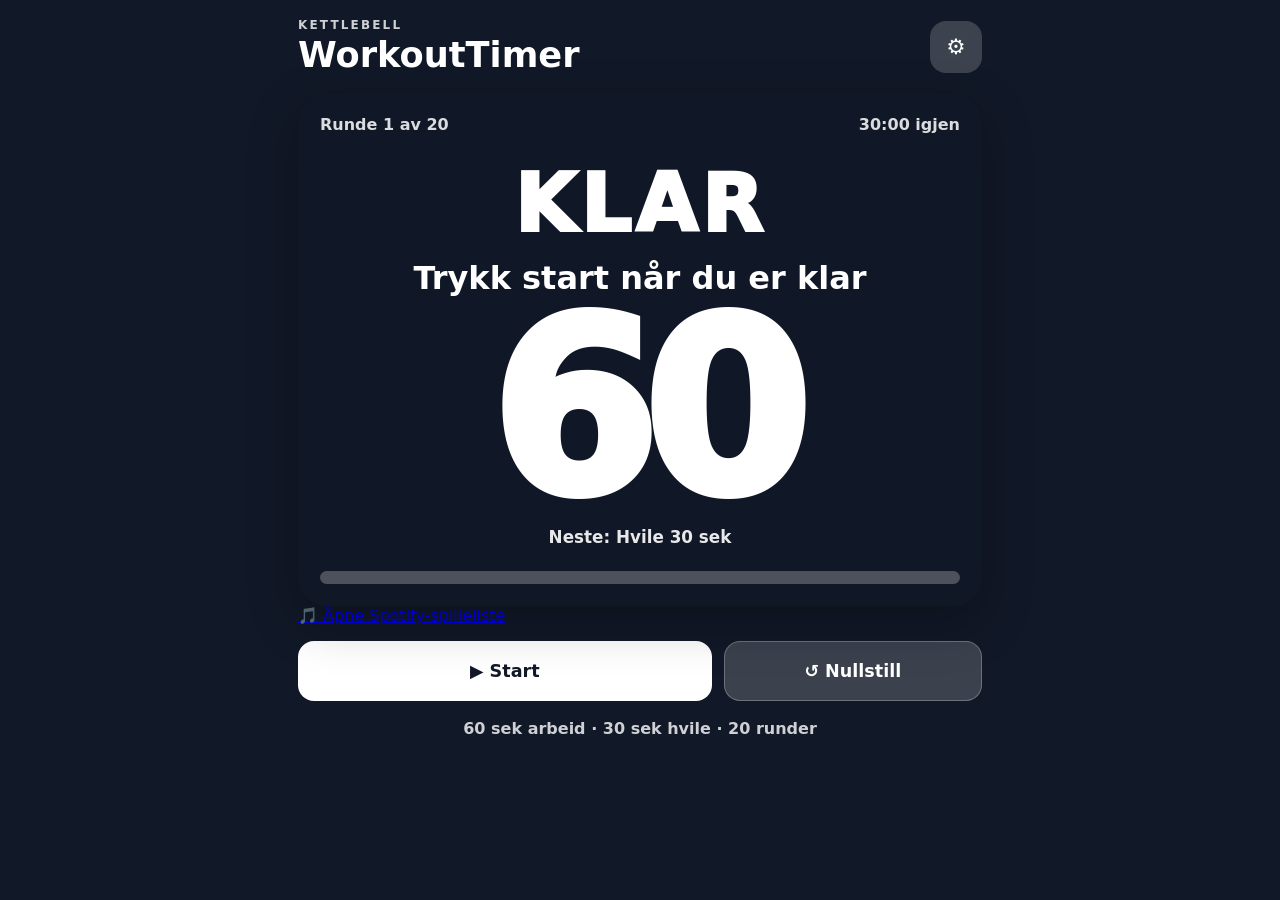
==== commit d9d24401: "Add Spotify playlist link to index.html" ====
--- a/index.html
+++ b/index.html
@@ -35,7 +35,14 @@
         <div id="progressBar" class="progress-bar"></div>
       </div>
     </section>
-
+<a
+  class="spotify-btn"
+  href="LIM_INN_SPOTIFY_LENKEN_HER"
+  target="_blank"
+  rel="noopener noreferrer"
+>
+  🎵 Åpne Spotify-spilleliste
+</a>
     <section class="controls">
       <button id="startPauseBtn" class="primary-btn">▶ Start</button>
       <button id="resetBtn" class="secondary-btn">↺ Nullstill</button>
